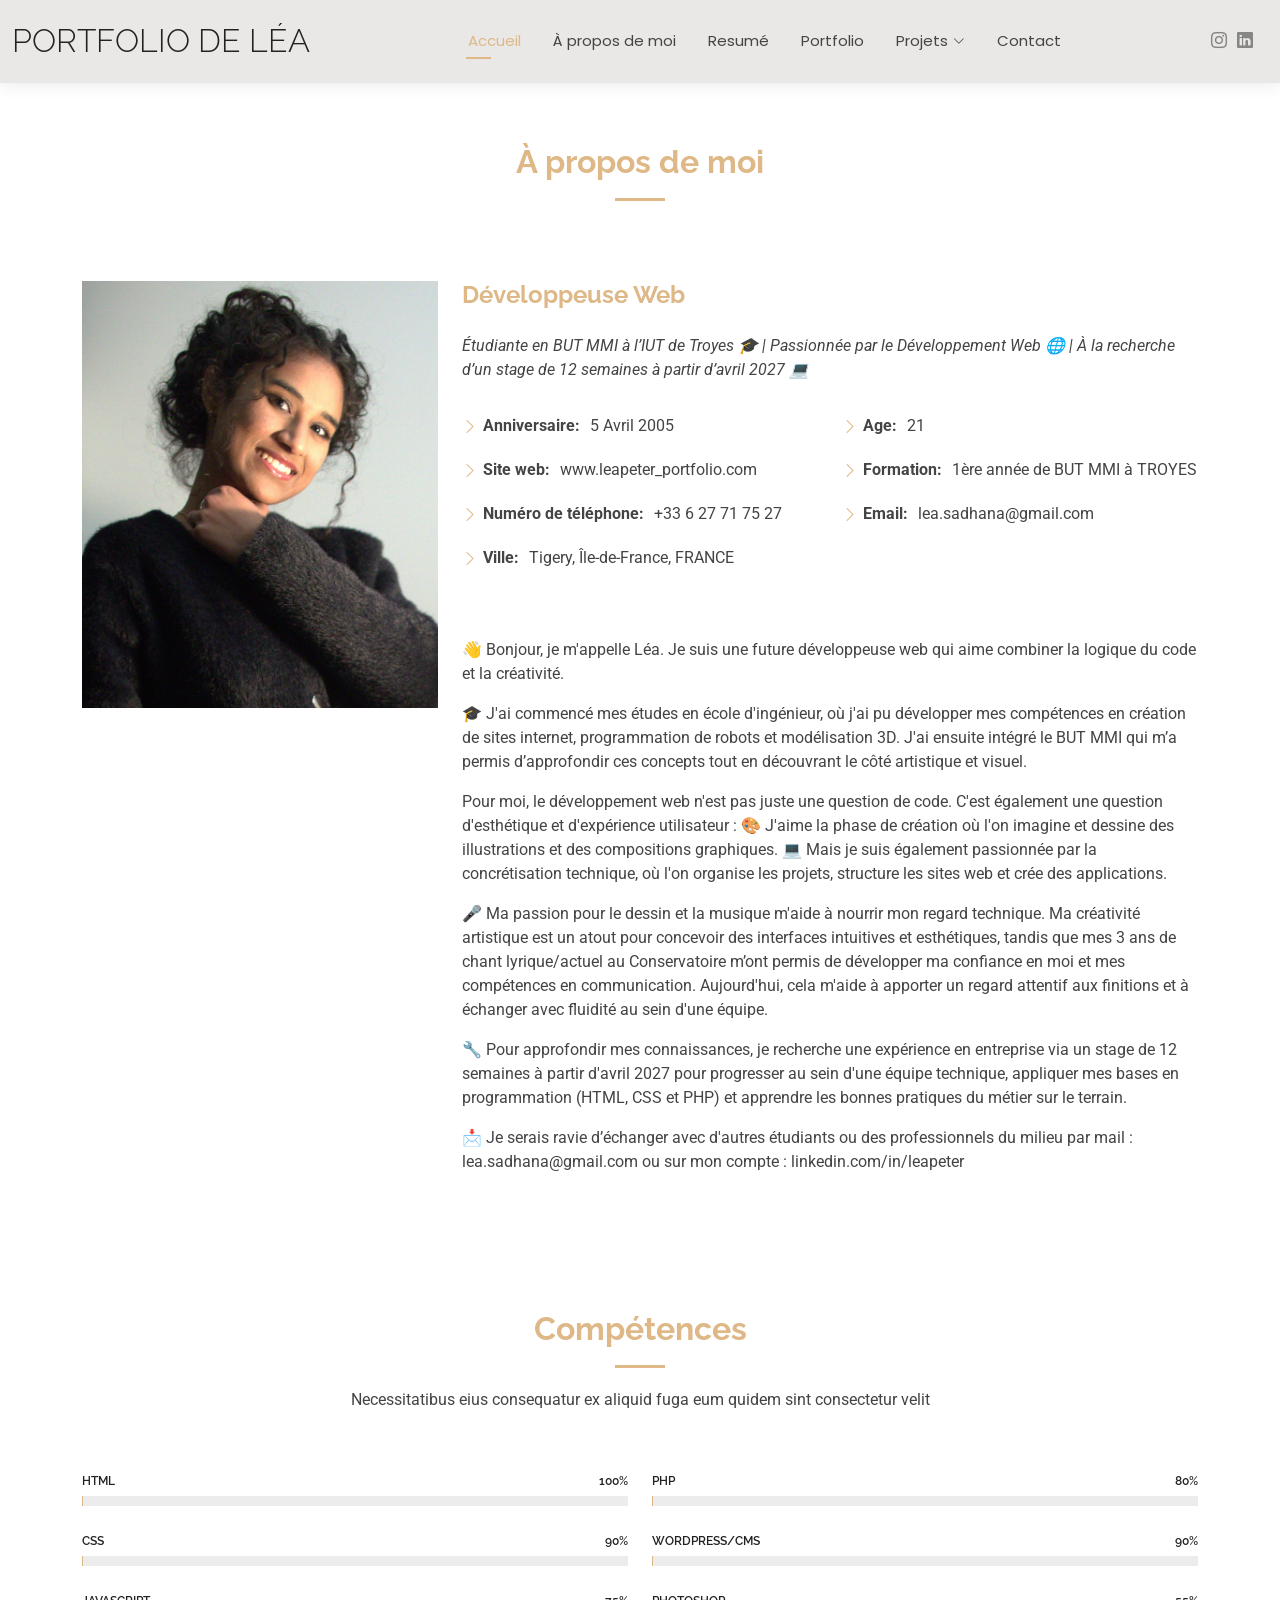
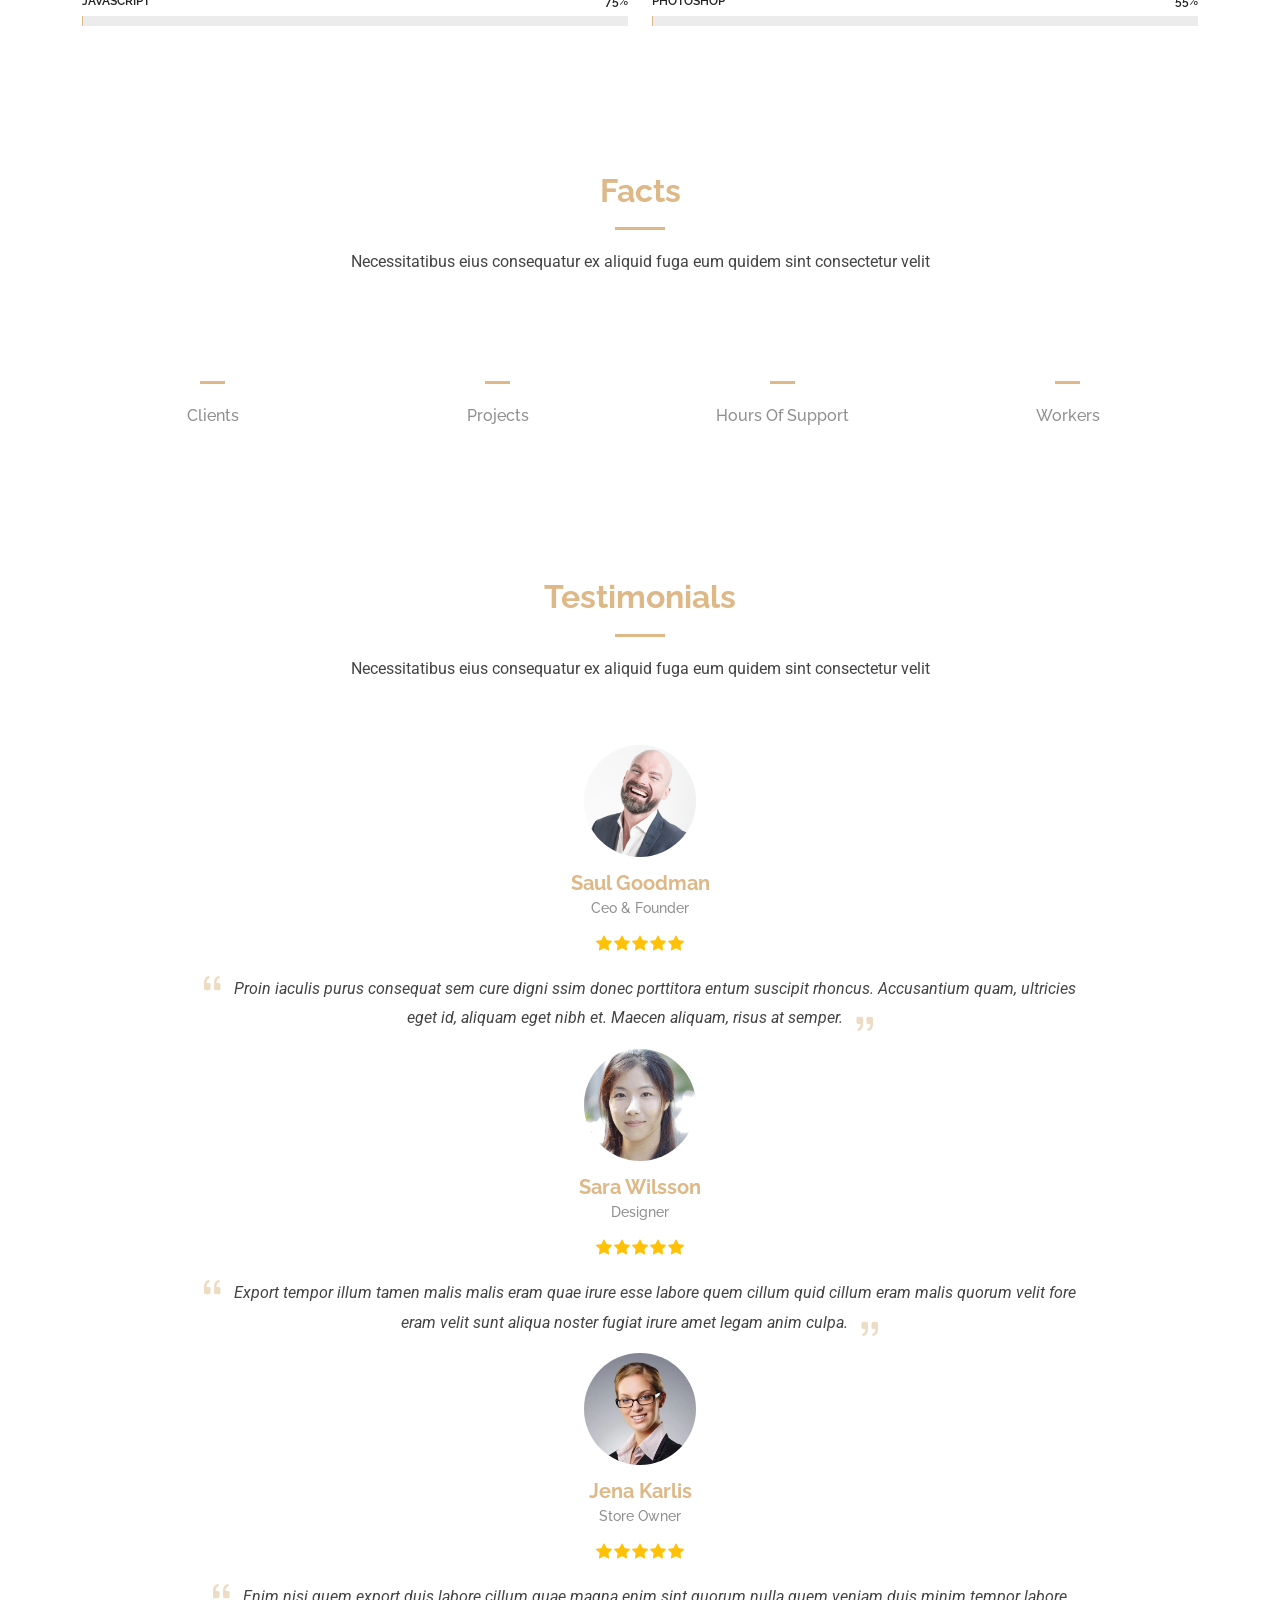
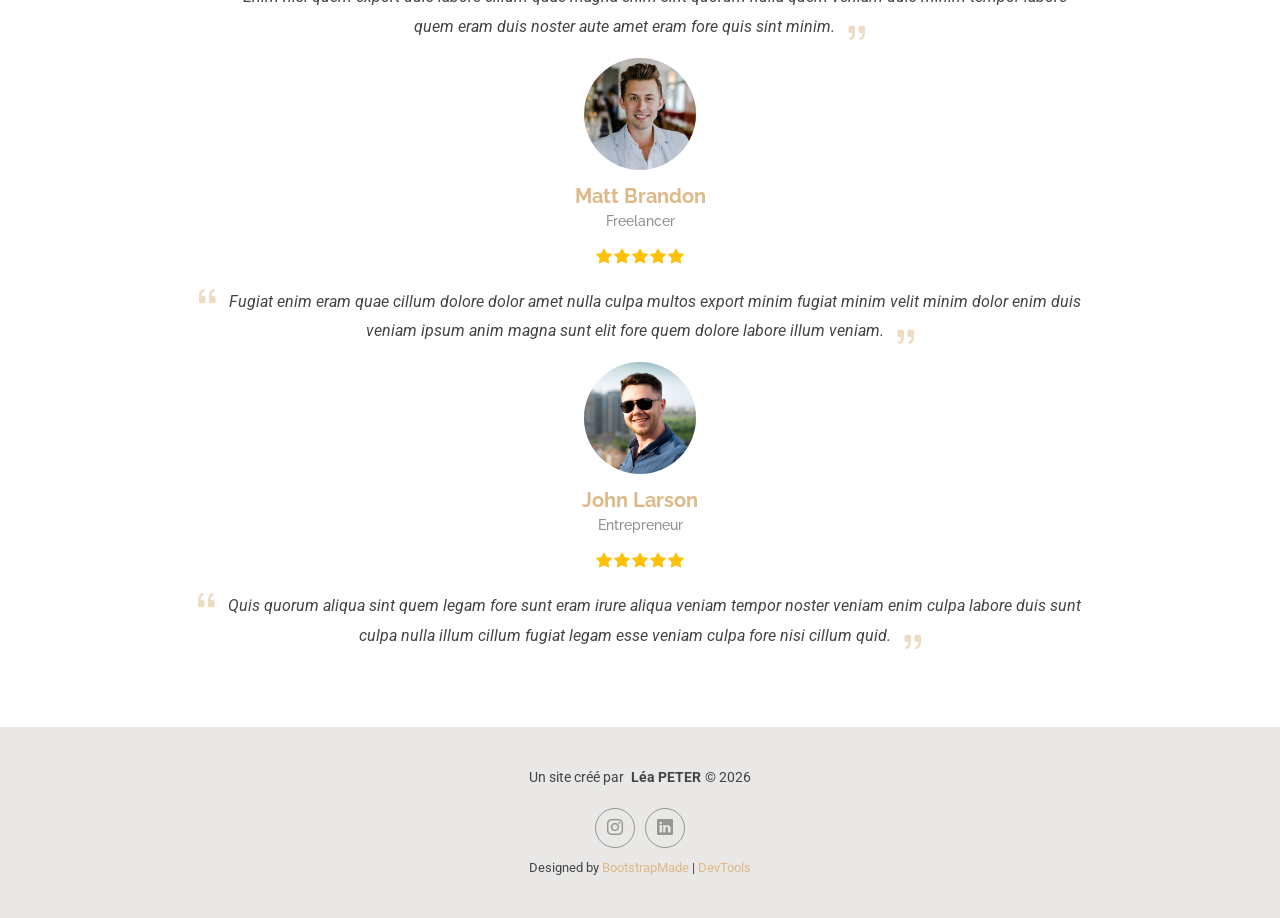
==== about.html @ 8b56c387 "Add files via upload" ====
<!DOCTYPE html>
<html lang="en">

<head>
  <meta charset="utf-8">
  <meta content="width=device-width, initial-scale=1.0" name="viewport">
  <title>À propos de moi - Léa</title>
  <meta name="description" content="">
  <meta name="keywords" content="">

  <!-- Favicons -->
  <link href="assets/img/favicon.png" rel="icon">
  <link href="assets/img/apple-touch-icon.png" rel="apple-touch-icon">

  <!-- Fonts -->
  <link href="https://fonts.googleapis.com" rel="preconnect">
  <link href="https://fonts.gstatic.com" rel="preconnect" crossorigin>
  <link href="https://fonts.googleapis.com/css2?family=Roboto:ital,wght@0,100;0,300;0,400;0,500;0,700;0,900;1,100;1,300;1,400;1,500;1,700;1,900&family=Poppins:ital,wght@0,100;0,200;0,300;0,400;0,500;0,600;0,700;0,800;0,900;1,100;1,200;1,300;1,400;1,500;1,600;1,700;1,800;1,900&family=Raleway:ital,wght@0,100;0,200;0,300;0,400;0,500;0,600;0,700;0,800;0,900;1,100;1,200;1,300;1,400;1,500;1,600;1,700;1,800;1,900&display=swap" rel="stylesheet">

  <!-- Vendor CSS Files -->
  <link href="assets/vendor/bootstrap/css/bootstrap.min.css" rel="stylesheet">
  <link href="assets/vendor/bootstrap-icons/bootstrap-icons.css" rel="stylesheet">
  <link href="assets/vendor/aos/aos.css" rel="stylesheet">
  <link href="assets/vendor/swiper/swiper-bundle.min.css" rel="stylesheet">
  <link href="assets/vendor/glightbox/css/glightbox.min.css" rel="stylesheet">

  <!-- Main CSS File -->
  <link href="assets/css/main.css" rel="stylesheet">
</head>

<body class="about-page">

  <header id="header" class="header d-flex align-items-center light-background sticky-top">
    <div class="container-fluid position-relative d-flex align-items-center justify-content-between">

      <a href="index.html" class="logo d-flex align-items-center me-auto me-xl-0">
        <!-- Uncomment the line below if you also wish to use an image logo -->
        <!-- <img src="assets/img/logo.png" alt=""> -->
        <h1 class="sitename">Portfolio de Léa</h1>
      </a>

      <nav id="navmenu" class="navmenu">
        <ul>
          <li><a href="index.html" class="active">Accueil</a></li>
          <li><a href="about.html">À propos de moi</a></li>
          <li><a href="resume.html">Resumé</a></li>
          <li><a href="portfolio.html">Portfolio</a></li>
          <li class="dropdown"><a href="#"><span>Projets</span> <i class="bi bi-chevron-down toggle-dropdown"></i></a>
            <ul>
              <li><a href="#">Projets Développement</a></li>
              <li class="dropdown"><a href="#"><span>Deep Dropdown</span> <i class="bi bi-chevron-down toggle-dropdown"></i></a>
                <ul>
                  <li><a href="#">Deep Dropdown 1</a></li>
                  <li><a href="#">Deep Dropdown 2</a></li>
                  <li><a href="#">Deep Dropdown 3</a></li>
                  <li><a href="#">Deep Dropdown 4</a></li>
                  <li><a href="#">Deep Dropdown 5</a></li>
                </ul>
              </li>
              <li><a href="#">Projets Design graphique</a></li>
              <li><a href="#">Projets Audiovisuelle</a></li>
              <li><a href="#">Projets Communication</a></li>
            </ul>
          </li>
          <li><a href="contact.html">Contact</a></li>
        </ul>
        <i class="mobile-nav-toggle d-xl-none bi bi-list"></i>
      </nav>

      <div class="header-social-links">
        <a href="https://www.instagram.com/im_lsofficial"><i class="bi bi-instagram"></i></a>
        <a href="https://www.linkedin.com/in/leapeter/"><i class="bi bi-linkedin"></i></a>
      </div>

    </div>
  </header>

  <main class="main">

    <!-- About Section -->
    <section id="about" class="about section">

      <!-- Section Title -->
      <div class="container section-title" data-aos="fade-up">
        <h2>À propos de moi</h2>
      </div><!-- End Section Title -->

      <div class="container" data-aos="fade-up" data-aos-delay="100">

        <div class="row gy-4 justify-content-center">
          <div class="col-lg-4">
            <img src="assets/img/profile-img.jpg" class="img-fluid" alt="">
          </div>
          <div class="col-lg-8 content">
            <h2>Développeuse Web</h2>
            <p class="fst-italic py-3">
              Étudiante en BUT MMI à l’IUT de Troyes 🎓 | Passionnée par le Développement Web 🌐 | À la recherche d’un stage de 12 semaines à partir d’avril 2027 💻
            </p>
            <div class="row">
              <div class="col-lg-6">
                <ul>
                  <li><i class="bi bi-chevron-right"></i> <strong>Anniversaire:</strong> <span>5 Avril 2005</span></li>
                  <li><i class="bi bi-chevron-right"></i> <strong>Site web:</strong> <span>www.leapeter_portfolio.com</span></li>
                  <li><i class="bi bi-chevron-right"></i> <strong>Numéro de téléphone:</strong> <span>+33 6 27 71 75 27</span></li>
                  <li><i class="bi bi-chevron-right"></i> <strong>Ville:</strong> <span>Tigery, Île-de-France, FRANCE</span></li>
                </ul>
              </div>
              <div class="col-lg-6">
                <ul>
                  <li><i class="bi bi-chevron-right"></i> <strong>Age:</strong> <span>21</span></li>
                  <li><i class="bi bi-chevron-right"></i> <strong>Formation:</strong> <span>1ère année de BUT MMI à TROYES</span></li>
                  <li><i class="bi bi-chevron-right"></i> <strong>Email:</strong> <span>lea.sadhana@gmail.com</span></li>
                </ul>
              </div>
            </div>
            <p class="py-3">
              <p>👋 Bonjour, je m'appelle Léa. Je suis une future développeuse web qui aime combiner la logique du code et la créativité.</p>

<p>🎓 J'ai commencé mes études en école d'ingénieur, où j'ai pu développer mes compétences en création de sites internet, programmation de robots et modélisation 3D. J'ai ensuite intégré le BUT MMI qui m’a permis d’approfondir ces concepts tout en découvrant le côté artistique et visuel.</p>

<p>Pour moi, le développement web n'est pas juste une question de code. C'est également une question d'esthétique et d'expérience utilisateur : 
🎨 J'aime la phase de création où l'on imagine et dessine des illustrations et des compositions graphiques.
💻 Mais je suis également passionnée par la concrétisation technique, où l'on organise les projets, structure les sites web et crée des applications.</p>

<p>🎤 Ma passion pour le dessin et la musique m'aide à nourrir mon regard technique. Ma créativité artistique est un atout pour concevoir des interfaces intuitives et esthétiques, tandis que mes 3 ans de chant lyrique/actuel au Conservatoire m’ont permis de développer ma confiance en moi et mes compétences en communication. Aujourd'hui, cela m'aide à apporter un regard attentif aux finitions et à échanger avec fluidité au sein d'une équipe.</p>

<p>🔧 Pour approfondir mes connaissances, je recherche une expérience en entreprise via un stage de 12 semaines à partir d'avril 2027 pour progresser au sein d'une équipe technique, appliquer mes bases en programmation (HTML, CSS et PHP) et apprendre les bonnes pratiques du métier sur le terrain.</p>

<p>📩 Je serais ravie d’échanger avec d'autres étudiants ou des professionnels du milieu par mail : lea.sadhana@gmail.com ou sur mon compte : linkedin.com/in/leapeter</p>
            </p>
          </div>
        </div>

      </div>

    </section><!-- /About Section -->

    <!-- Skills Section -->
    <section id="skills" class="skills section">

      <!-- Section Title -->
      <div class="container section-title" data-aos="fade-up">
        <h2>Compétences</h2>
        <p>Necessitatibus eius consequatur ex aliquid fuga eum quidem sint consectetur velit</p>
      </div><!-- End Section Title -->

      <div class="container" data-aos="fade-up" data-aos-delay="100">

        <div class="row skills-content skills-animation">

          <div class="col-lg-6">

            <div class="progress">
              <span class="skill"><span>HTML</span> <i class="val">100%</i></span>
              <div class="progress-bar-wrap">
                <div class="progress-bar" role="progressbar" aria-valuenow="100" aria-valuemin="0" aria-valuemax="100"></div>
              </div>
            </div><!-- End Skills Item -->

            <div class="progress">
              <span class="skill"><span>CSS</span> <i class="val">90%</i></span>
              <div class="progress-bar-wrap">
                <div class="progress-bar" role="progressbar" aria-valuenow="90" aria-valuemin="0" aria-valuemax="100"></div>
              </div>
            </div><!-- End Skills Item -->

            <div class="progress">
              <span class="skill"><span>JavaScript</span> <i class="val">75%</i></span>
              <div class="progress-bar-wrap">
                <div class="progress-bar" role="progressbar" aria-valuenow="75" aria-valuemin="0" aria-valuemax="100"></div>
              </div>
            </div><!-- End Skills Item -->

          </div>

          <div class="col-lg-6">

            <div class="progress">
              <span class="skill"><span>PHP</span> <i class="val">80%</i></span>
              <div class="progress-bar-wrap">
                <div class="progress-bar" role="progressbar" aria-valuenow="80" aria-valuemin="0" aria-valuemax="100"></div>
              </div>
            </div><!-- End Skills Item -->

            <div class="progress">
              <span class="skill"><span>WordPress/CMS</span> <i class="val">90%</i></span>
              <div class="progress-bar-wrap">
                <div class="progress-bar" role="progressbar" aria-valuenow="90" aria-valuemin="0" aria-valuemax="100"></div>
              </div>
            </div><!-- End Skills Item -->

            <div class="progress">
              <span class="skill"><span>Photoshop</span> <i class="val">55%</i></span>
              <div class="progress-bar-wrap">
                <div class="progress-bar" role="progressbar" aria-valuenow="55" aria-valuemin="0" aria-valuemax="100"></div>
              </div>
            </div><!-- End Skills Item -->

          </div>

        </div>

      </div>

    </section><!-- /Skills Section -->

    <!-- Stats Section -->
    <section id="stats" class="stats section">

      <!-- Section Title -->
      <div class="container section-title" data-aos="fade-up">
        <h2>Facts</h2>
        <p>Necessitatibus eius consequatur ex aliquid fuga eum quidem sint consectetur velit</p>
      </div><!-- End Section Title -->

      <div class="container" data-aos="fade-up" data-aos-delay="100">

        <div class="row gy-4">

          <div class="col-lg-3 col-md-6">
            <div class="stats-item text-center w-100 h-100">
              <span data-purecounter-start="0" data-purecounter-end="232" data-purecounter-duration="1" class="purecounter"></span>
              <p>Clients</p>
            </div>
          </div><!-- End Stats Item -->

          <div class="col-lg-3 col-md-6">
            <div class="stats-item text-center w-100 h-100">
              <span data-purecounter-start="0" data-purecounter-end="521" data-purecounter-duration="1" class="purecounter"></span>
              <p>Projects</p>
            </div>
          </div><!-- End Stats Item -->

          <div class="col-lg-3 col-md-6">
            <div class="stats-item text-center w-100 h-100">
              <span data-purecounter-start="0" data-purecounter-end="1453" data-purecounter-duration="1" class="purecounter"></span>
              <p>Hours Of Support</p>
            </div>
          </div><!-- End Stats Item -->

          <div class="col-lg-3 col-md-6">
            <div class="stats-item text-center w-100 h-100">
              <span data-purecounter-start="0" data-purecounter-end="32" data-purecounter-duration="1" class="purecounter"></span>
              <p>Workers</p>
            </div>
          </div><!-- End Stats Item -->

        </div>

      </div>

    </section><!-- /Stats Section -->

    <!-- Testimonials Section -->
    <section id="testimonials" class="testimonials section">

      <!-- Section Title -->
      <div class="container section-title" data-aos="fade-up">
        <h2>Testimonials</h2>
        <p>Necessitatibus eius consequatur ex aliquid fuga eum quidem sint consectetur velit</p>
      </div><!-- End Section Title -->

      <div class="container" data-aos="fade-up" data-aos-delay="100">

        <div class="swiper init-swiper">
          <script type="application/json" class="swiper-config">
            {
              "loop": true,
              "speed": 600,
              "autoplay": {
                "delay": 5000
              },
              "slidesPerView": "auto",
              "pagination": {
                "el": ".swiper-pagination",
                "type": "bullets",
                "clickable": true
              }
            }
          </script>
          <div class="swiper-wrapper">

            <div class="swiper-slide">
              <div class="testimonial-item">
                <img src="assets/img/testimonials/testimonials-1.jpg" class="testimonial-img" alt="">
                <h3>Saul Goodman</h3>
                <h4>Ceo &amp; Founder</h4>
                <div class="stars">
                  <i class="bi bi-star-fill"></i><i class="bi bi-star-fill"></i><i class="bi bi-star-fill"></i><i class="bi bi-star-fill"></i><i class="bi bi-star-fill"></i>
                </div>
                <p>
                  <i class="bi bi-quote quote-icon-left"></i>
                  <span>Proin iaculis purus consequat sem cure digni ssim donec porttitora entum suscipit rhoncus. Accusantium quam, ultricies eget id, aliquam eget nibh et. Maecen aliquam, risus at semper.</span>
                  <i class="bi bi-quote quote-icon-right"></i>
                </p>
              </div>
            </div><!-- End testimonial item -->

            <div class="swiper-slide">
              <div class="testimonial-item">
                <img src="assets/img/testimonials/testimonials-2.jpg" class="testimonial-img" alt="">
                <h3>Sara Wilsson</h3>
                <h4>Designer</h4>
                <div class="stars">
                  <i class="bi bi-star-fill"></i><i class="bi bi-star-fill"></i><i class="bi bi-star-fill"></i><i class="bi bi-star-fill"></i><i class="bi bi-star-fill"></i>
                </div>
                <p>
                  <i class="bi bi-quote quote-icon-left"></i>
                  <span>Export tempor illum tamen malis malis eram quae irure esse labore quem cillum quid cillum eram malis quorum velit fore eram velit sunt aliqua noster fugiat irure amet legam anim culpa.</span>
                  <i class="bi bi-quote quote-icon-right"></i>
                </p>
              </div>
            </div><!-- End testimonial item -->

            <div class="swiper-slide">
              <div class="testimonial-item">
                <img src="assets/img/testimonials/testimonials-3.jpg" class="testimonial-img" alt="">
                <h3>Jena Karlis</h3>
                <h4>Store Owner</h4>
                <div class="stars">
                  <i class="bi bi-star-fill"></i><i class="bi bi-star-fill"></i><i class="bi bi-star-fill"></i><i class="bi bi-star-fill"></i><i class="bi bi-star-fill"></i>
                </div>
                <p>
                  <i class="bi bi-quote quote-icon-left"></i>
                  <span>Enim nisi quem export duis labore cillum quae magna enim sint quorum nulla quem veniam duis minim tempor labore quem eram duis noster aute amet eram fore quis sint minim.</span>
                  <i class="bi bi-quote quote-icon-right"></i>
                </p>
              </div>
            </div><!-- End testimonial item -->

            <div class="swiper-slide">
              <div class="testimonial-item">
                <img src="assets/img/testimonials/testimonials-4.jpg" class="testimonial-img" alt="">
                <h3>Matt Brandon</h3>
                <h4>Freelancer</h4>
                <div class="stars">
                  <i class="bi bi-star-fill"></i><i class="bi bi-star-fill"></i><i class="bi bi-star-fill"></i><i class="bi bi-star-fill"></i><i class="bi bi-star-fill"></i>
                </div>
                <p>
                  <i class="bi bi-quote quote-icon-left"></i>
                  <span>Fugiat enim eram quae cillum dolore dolor amet nulla culpa multos export minim fugiat minim velit minim dolor enim duis veniam ipsum anim magna sunt elit fore quem dolore labore illum veniam.</span>
                  <i class="bi bi-quote quote-icon-right"></i>
                </p>
              </div>
            </div><!-- End testimonial item -->

            <div class="swiper-slide">
              <div class="testimonial-item">
                <img src="assets/img/testimonials/testimonials-5.jpg" class="testimonial-img" alt="">
                <h3>John Larson</h3>
                <h4>Entrepreneur</h4>
                <div class="stars">
                  <i class="bi bi-star-fill"></i><i class="bi bi-star-fill"></i><i class="bi bi-star-fill"></i><i class="bi bi-star-fill"></i><i class="bi bi-star-fill"></i>
                </div>
                <p>
                  <i class="bi bi-quote quote-icon-left"></i>
                  <span>Quis quorum aliqua sint quem legam fore sunt eram irure aliqua veniam tempor noster veniam enim culpa labore duis sunt culpa nulla illum cillum fugiat legam esse veniam culpa fore nisi cillum quid.</span>
                  <i class="bi bi-quote quote-icon-right"></i>
                </p>
              </div>
            </div><!-- End testimonial item -->

          </div>
          <div class="swiper-pagination"></div>
        </div>

      </div>

    </section><!-- /Testimonials Section -->

  </main>

  <footer id="footer" class="footer light-background">

    <div class="container">
      <div class="copyright text-center ">
        <p><span>Un site créé par</span> <strong class="px-1 sitename">Léa PETER</strong>© <span>2026</span></p>
      </div>
      <div class="social-links d-flex justify-content-center">
        <a href="https://www.instagram.com/im_lsofficial"><i class="bi bi-instagram"></i></a>
        <a href="https://www.linkedin.com/in/leapeter/"><i class="bi bi-linkedin"></i></a>
      </div>
      <div class="credits">
        <!-- All the links in the footer should remain intact. -->
        <!-- You can delete the links only if you've purchased the pro version. -->
        <!-- Licensing information: https://bootstrapmade.com/license/ -->
        <!-- Purchase the pro version with working PHP/AJAX contact form: [buy-url] -->
        Designed by <a href="https://bootstrapmade.com/">BootstrapMade</a> | <a href="https://bootstrapmade.com/tools/">DevTools</a>
      </div>
    </div>

  </footer>

  <!-- Scroll Top -->
  <a href="#" id="scroll-top" class="scroll-top d-flex align-items-center justify-content-center"><i class="bi bi-arrow-up-short"></i></a>

  <!-- Preloader -->
  <div id="preloader"></div>

  <!-- Vendor JS Files -->
  <script src="assets/vendor/bootstrap/js/bootstrap.bundle.min.js"></script>
  <script src="assets/vendor/php-email-form/validate.js"></script>
  <script src="assets/vendor/aos/aos.js"></script>
  <script src="assets/vendor/waypoints/noframework.waypoints.js"></script>
  <script src="assets/vendor/purecounter/purecounter_vanilla.js"></script>
  <script src="assets/vendor/swiper/swiper-bundle.min.js"></script>
  <script src="assets/vendor/glightbox/js/glightbox.min.js"></script>
  <script src="assets/vendor/imagesloaded/imagesloaded.pkgd.min.js"></script>
  <script src="assets/vendor/isotope-layout/isotope.pkgd.min.js"></script>

  <!-- Main JS File -->
  <script src="assets/js/main.js"></script>

</body>

</html>
---- assets/css/main.css ----
/**
* Template Name: Kelly
* Template URL: https://bootstrapmade.com/kelly-free-bootstrap-cv-resume-html-template/
* Updated: Aug 07 2024 with Bootstrap v5.3.3
* Author: BootstrapMade.com
* License: https://bootstrapmade.com/license/
*/

/*--------------------------------------------------------------
# Font & Color Variables
# Help: https://bootstrapmade.com/color-system/
--------------------------------------------------------------*/
/* Fonts */
:root {
  --default-font: "Roboto",  system-ui, -apple-system, "Segoe UI", Roboto, "Helvetica Neue", Arial, "Noto Sans", "Liberation Sans", sans-serif, "Apple Color Emoji", "Segoe UI Emoji", "Segoe UI Symbol", "Noto Color Emoji";
  --heading-font: "Raleway",  sans-serif;
  --nav-font: "Poppins",  sans-serif;
}

/* Global Colors - The following color variables are used throughout the website. Updating them here will change the color scheme of the entire website */
:root { 
  --background-color: #ffffff; /* Background color for the entire website, including individual sections */
  --default-color: #444444; /* Default color used for the majority of the text content across the entire website */
  --heading-color: #222222; /* Color for headings, subheadings and title throughout the website */
  --accent-color: burlywood; /* Accent color that represents your brand on the website. It's used for buttons, links, and other elements that need to stand out */
  --surface-color: #ffffff; /* The surface color is used as a background of boxed elements within sections, such as cards, icon boxes, or other elements that require a visual separation from the global background. */
  --contrast-color: #ffffff; /* Contrast color for text, ensuring readability against backgrounds of accent, heading, or default colors. */
}

/* Nav Menu Colors - The following color variables are used specifically for the navigation menu. They are separate from the global colors to allow for more customization options */
:root {
  --nav-color: #444444;  /* The default color of the main navmenu links */
  --nav-hover-color: burlywood; /* Applied to main navmenu links when they are hovered over or active */
  --nav-mobile-background-color: #ffffff; /* Used as the background color for mobile navigation menu */
  --nav-dropdown-background-color: #ffffff; /* Used as the background color for dropdown items that appear when hovering over primary navigation items */
  --nav-dropdown-color: #444444; /* Used for navigation links of the dropdown items in the navigation menu. */
  --nav-dropdown-hover-color: burlywood; /* Similar to --nav-hover-color, this color is applied to dropdown navigation links when they are hovered over. */
}

/* Color Presets - These classes override global colors when applied to any section or element, providing reuse of the sam color scheme. */

.light-background {
  --background-color: #e9e8e6;
  --surface-color: #ffffff;
}

.dark-background {
  --background-color: #060606;
  --default-color: #ffffff;
  --heading-color: #ffffff;
  --surface-color: #252525;
  --contrast-color: #ffffff;
}

/* Smooth scroll */
:root {
  scroll-behavior: smooth;
}

/*--------------------------------------------------------------
# General Styling & Shared Classes
--------------------------------------------------------------*/
body {
  color: var(--default-color);
  background-color: var(--background-color);
  font-family: var(--default-font);
}

a {
  color: var(--accent-color);
  text-decoration: none;
  transition: 0.3s;
}

a:hover {
  color: color-mix(in srgb, var(--accent-color), transparent 25%);
  text-decoration: none;
}

h1,
h2,
h3,
h4,
h5,
h6 {
  color: burlywood;
  font-family: var(--heading-font);
}

/* PHP Email Form Messages
------------------------------*/
.php-email-form .error-message {
  display: none;
  background: #df1529;
  color: #ffffff;
  text-align: left;
  padding: 15px;
  margin-bottom: 24px;
  font-weight: 600;
}

.php-email-form .sent-message {
  display: none;
  color: #ffffff;
  background: #059652;
  text-align: center;
  padding: 15px;
  margin-bottom: 24px;
  font-weight: 600;
}

.php-email-form .loading {
  display: none;
  background: var(--surface-color);
  text-align: center;
  padding: 15px;
  margin-bottom: 24px;
}

.php-email-form .loading:before {
  content: "";
  display: inline-block;
  border-radius: 50%;
  width: 24px;
  height: 24px;
  margin: 0 10px -6px 0;
  border: 3px solid var(--accent-color);
  border-top-color: var(--surface-color);
  animation: php-email-form-loading 1s linear infinite;
}

@keyframes php-email-form-loading {
  0% {
    transform: rotate(0deg);
  }

  100% {
    transform: rotate(360deg);
  }
}

/*--------------------------------------------------------------
# Global Header
--------------------------------------------------------------*/
.header {
  color: var(--default-color);
  background-color: var(--background-color);
  padding: 15px 0;
  transition: all 0.5s;
  z-index: 997;
  box-shadow: 0px 0 18px rgba(0, 0, 0, 0.1);
}

.header .logo {
  line-height: 1;
}

.header .logo img {
  max-height: 36px;
  margin-right: 8px;
}

.header .logo h1 {
  font-size: 32px;
  margin: 0;
  font-weight: 300;
  text-transform: uppercase;
  color: var(--heading-color);
}

.header .header-social-links {
  padding-right: 15px;
}

.header .header-social-links a {
  color: color-mix(in srgb, var(--default-color), transparent 40%);
  padding-left: 6px;
  display: inline-block;
  transition: 0.3s;
  font-size: 16px;
}

.header .header-social-links a:hover {
  color: var(--accent-color);
}

.header .header-social-links a i {
  line-height: 0px;
}

@media (max-width: 1200px) {
  .header .logo {
    order: 1;
  }

  .header .header-social-links {
    order: 2;
  }

  .header .navmenu {
    order: 3;
  }
}

/*--------------------------------------------------------------
# Navigation Menu
--------------------------------------------------------------*/
/* Desktop Navigation */
@media (min-width: 1200px) {
  .navmenu {
    padding: 0;
  }

  .navmenu ul {
    margin: 0;
    padding: 0;
    display: flex;
    list-style: none;
    align-items: center;
  }

  .navmenu li {
    position: relative;
  }

  .navmenu>ul>li {
    white-space: nowrap;
    padding: 15px 14px;
  }

  .navmenu>ul>li:last-child {
    padding-right: 0;
  }

  .navmenu a,
  .navmenu a:focus {
    color: var(--nav-color);
    font-size: 15px;
    padding: 0 2px;
    font-family: var(--nav-font);
    font-weight: 400;
    display: flex;
    align-items: center;
    justify-content: space-between;
    white-space: nowrap;
    transition: 0.3s;
    position: relative;
  }

  .navmenu a i,
  .navmenu a:focus i {
    font-size: 12px;
    line-height: 0;
    margin-left: 5px;
    transition: 0.3s;
  }

  .navmenu>ul>li>a:before {
    content: "";
    position: absolute;
    height: 2px;
    bottom: -6px;
    left: 0;
    background-color: var(--nav-hover-color);
    visibility: hidden;
    width: 0px;
    transition: all 0.3s ease-in-out 0s;
  }

  .navmenu a:hover:before,
  .navmenu li:hover>a:before,
  .navmenu .active:before {
    visibility: visible;
    width: 25px;
  }

  .navmenu li:hover>a,
  .navmenu .active,
  .navmenu .active:focus {
    color: var(--nav-hover-color);
  }

  .navmenu .dropdown ul {
    margin: 0;
    padding: 10px 0;
    background: var(--nav-dropdown-background-color);
    display: block;
    position: absolute;
    visibility: hidden;
    left: 14px;
    top: 130%;
    opacity: 0;
    transition: 0.3s;
    border-radius: 4px;
    z-index: 99;
    box-shadow: 0px 0px 30px rgba(0, 0, 0, 0.1);
  }

  .navmenu .dropdown ul li {
    min-width: 200px;
  }

  .navmenu .dropdown ul a {
    padding: 10px 20px;
    font-size: 15px;
    text-transform: none;
    color: var(--nav-dropdown-color);
  }

  .navmenu .dropdown ul a i {
    font-size: 12px;
  }

  .navmenu .dropdown ul a:hover,
  .navmenu .dropdown ul .active:hover,
  .navmenu .dropdown ul li:hover>a {
    color: var(--nav-dropdown-hover-color);
  }

  .navmenu .dropdown:hover>ul {
    opacity: 1;
    top: 100%;
    visibility: visible;
  }

  .navmenu .dropdown .dropdown ul {
    top: 0;
    left: -90%;
    visibility: hidden;
  }

  .navmenu .dropdown .dropdown:hover>ul {
    opacity: 1;
    top: 0;
    left: -100%;
    visibility: visible;
  }
}

/* Mobile Navigation */
@media (max-width: 1199px) {
  .mobile-nav-toggle {
    color: var(--nav-color);
    font-size: 28px;
    line-height: 0;
    margin-right: 10px;
    cursor: pointer;
    transition: color 0.3s;
  }

  .navmenu {
    padding: 0;
    z-index: 9997;
  }

  .navmenu ul {
    display: none;
    list-style: none;
    position: absolute;
    inset: 60px 20px 20px 20px;
    padding: 10px 0;
    margin: 0;
    border-radius: 6px;
    background-color: var(--nav-mobile-background-color);
    border: 1px solid color-mix(in srgb, var(--default-color), transparent 90%);
    box-shadow: none;
    overflow-y: auto;
    transition: 0.3s;
    z-index: 9998;
  }

  .navmenu a,
  .navmenu a:focus {
    color: var(--nav-dropdown-color);
    padding: 10px 20px;
    font-family: var(--nav-font);
    font-size: 17px;
    font-weight: 500;
    display: flex;
    align-items: center;
    justify-content: space-between;
    white-space: nowrap;
    transition: 0.3s;
  }

  .navmenu a i,
  .navmenu a:focus i {
    font-size: 12px;
    line-height: 0;
    margin-left: 5px;
    width: 30px;
    height: 30px;
    display: flex;
    align-items: center;
    justify-content: center;
    border-radius: 50%;
    transition: 0.3s;
    background-color: color-mix(in srgb, var(--accent-color), transparent 90%);
  }

  .navmenu a i:hover,
  .navmenu a:focus i:hover {
    background-color: var(--accent-color);
    color: var(--contrast-color);
  }

  .navmenu a:hover,
  .navmenu .active,
  .navmenu .active:focus {
    color: var(--nav-dropdown-hover-color);
  }

  .navmenu .active i,
  .navmenu .active:focus i {
    background-color: var(--accent-color);
    color: var(--contrast-color);
    transform: rotate(180deg);
  }

  .navmenu .dropdown ul {
    position: static;
    display: none;
    z-index: 99;
    padding: 10px 0;
    margin: 10px 20px;
    background-color: var(--nav-dropdown-background-color);
    transition: all 0.5s ease-in-out;
  }

  .navmenu .dropdown ul ul {
    background-color: rgba(33, 37, 41, 0.1);
  }

  .navmenu .dropdown>.dropdown-active {
    display: block;
    background-color: rgba(33, 37, 41, 0.03);
  }

  .mobile-nav-active {
    overflow: hidden;
  }

  .mobile-nav-active .mobile-nav-toggle {
    color: #fff;
    position: absolute;
    font-size: 32px;
    top: 15px;
    right: 15px;
    margin-right: 0;
    z-index: 9999;
  }

  .mobile-nav-active .navmenu {
    position: fixed;
    overflow: hidden;
    inset: 0;
    background: rgba(33, 37, 41, 0.8);
    transition: 0.3s;
  }

  .mobile-nav-active .navmenu>ul {
    display: block;
  }
}

/*--------------------------------------------------------------
# Global Footer
--------------------------------------------------------------*/
.footer {
  color: var(--default-color);
  background-color: var(--background-color);
  font-size: 14px;
  padding: 40px 0;
  position: relative;
}

.footer .copyright p {
  margin-bottom: 0;
}

.footer .social-links {
  margin-top: 20px;
}

.footer .social-links a {
  display: flex;
  align-items: center;
  justify-content: center;
  width: 40px;
  height: 40px;
  border-radius: 50%;
  border: 1px solid color-mix(in srgb, var(--default-color), transparent 50%);
  font-size: 16px;
  color: color-mix(in srgb, var(--default-color), transparent 50%);
  margin: 0 5px;
  transition: 0.3s;
}

.footer .social-links a:hover {
  color: var(--accent-color);
  border-color: var(--accent-color);
}

.footer .credits {
  margin-top: 10px;
  font-size: 13px;
  text-align: center;
}

/*--------------------------------------------------------------
# Preloader
--------------------------------------------------------------*/
#preloader {
  position: fixed;
  inset: 0;
  z-index: 9999;
  overflow: hidden;
  background-color: var(--background-color);
  transition: all 0.6s ease-out;
  width: 100%;
  height: 100vh;
}

#preloader:before,
#preloader:after {
  content: "";
  position: absolute;
  border: 4px solid var(--accent-color);
  border-radius: 50%;
  animation: animate-preloader 2s cubic-bezier(0, 0.2, 0.8, 1) infinite;
}

#preloader:after {
  animation-delay: -0.5s;
}

@keyframes animate-preloader {
  0% {
    width: 10px;
    height: 10px;
    top: calc(50% - 5px);
    left: calc(50% - 5px);
    opacity: 1;
  }

  100% {
    width: 72px;
    height: 72px;
    top: calc(50% - 36px);
    left: calc(50% - 36px);
    opacity: 0;
  }
}

/*--------------------------------------------------------------
# Scroll Top Button
--------------------------------------------------------------*/
.scroll-top {
  position: fixed;
  visibility: hidden;
  opacity: 0;
  right: 15px;
  bottom: -15px;
  z-index: 99999;
  background-color: burlywood;
  width: 44px;
  height: 44px;
  border-radius: 50px;
  transition: all 0.4s;
}

.scroll-top i {
  font-size: 24px;
  color: var(--contrast-color);
  line-height: 0;
}

.scroll-top:hover {
  background-color: color-mix(in srgb, var(--accent-color), transparent 20%);
  color: var(--contrast-color);
}

.scroll-top.active {
  visibility: visible;
  opacity: 1;
  bottom: 15px;
}

/*--------------------------------------------------------------
# Disable aos animation delay on mobile devices
--------------------------------------------------------------*/
@media screen and (max-width: 768px) {
  [data-aos-delay] {
    transition-delay: 0 !important;
  }
}

/*--------------------------------------------------------------
# Global Page Titles & Breadcrumbs
--------------------------------------------------------------*/
.page-title {
  color: var(--default-color);
  background-color: var(--background-color);
  padding: 25px 0;
  position: relative;
  border-bottom: 1px solid color-mix(in srgb, var(--default-color), transparent 85%);
}

.page-title h1 {
  font-size: 24px;
  font-weight: 400;
}

.page-title .breadcrumbs ol {
  display: flex;
  flex-wrap: wrap;
  list-style: none;
  padding: 0;
  margin: 0;
  font-size: 14px;
  font-weight: 400;
}

.page-title .breadcrumbs ol li+li {
  padding-left: 10px;
}

.page-title .breadcrumbs ol li+li::before {
  content: "/";
  display: inline-block;
  padding-right: 10px;
  color: color-mix(in srgb, var(--default-color), transparent 70%);
}

/*--------------------------------------------------------------
# Global Sections
--------------------------------------------------------------*/
section,
.section {
  color: var(--default-color);
  background-color: var(--background-color);
  padding: 60px 0;
  scroll-margin-top: 100px;
  overflow: clip;
}

@media (max-width: 1199px) {

  section,
  .section {
    scroll-margin-top: 66px;
  }
}

/*--------------------------------------------------------------
# Global Section Titles
--------------------------------------------------------------*/
.section-title {
  text-align: center;
  padding-bottom: 60px;
  position: relative;
}

.section-title h2 {
  font-size: 32px;
  font-weight: 700;
  margin-bottom: 20px;
  padding-bottom: 20px;
  position: relative;
}

.section-title h2:after {
  content: "";
  position: absolute;
  display: block;
  width: 50px;
  height: 3px;
  background: var(--accent-color);
  left: 0;
  right: 0;
  bottom: 0;
  margin: auto;
}

.section-title p {
  margin-bottom: 0;
}

/*--------------------------------------------------------------
# Hero Section
--------------------------------------------------------------*/
.hero {
  width: 100%;
  min-height: calc(100vh - 82px);
  position: relative;
  padding: 80px 0;
  display: flex;
  align-items: center;
  justify-content: center;
}

@media (max-width: 1200px) {
  .hero {
    min-height: calc(100vh - 68px);
  }
}

.hero img {
  position: absolute;
  inset: 0;
  display: block;
  width: 100%;
  height: 100%;
  object-fit: cover;
  z-index: 1;
}

.hero .container {
  position: relative;
  z-index: 3;
}

.hero h2 {
  margin: 0;
  font-size: 48px;
  font-weight: 700;
}

.hero p {
  margin: 10px 0 0 0;
  font-size: 24px;
  color: rgb(231, 134, 104);
}

.hero .btn-get-started {
  color: var(--contrast-color);
  background: burlywood;
  font-family: var(--heading-font);
  text-transform: uppercase;
  font-weight: 600;
  font-size: 12px;
  letter-spacing: 1px;
  display: inline-block;
  padding: 12px 40px;
  border-radius: 50px;
  transition: 0.5s;
  margin-top: 30px;
}

.hero .btn-get-started:hover {
  background: color-mix(in srgb, var(--accent-color) 90%, white 20%);
}

@media (max-width: 768px) {
  .hero h2 {
    font-size: 32px;
  }

  .hero p {
    font-size: 18px;
  }
}

/*--------------------------------------------------------------
# About Section
--------------------------------------------------------------*/
.about .content h2 {
  font-weight: 700;
  font-size: 24px;
}

.about .content ul {
  list-style: none;
  padding: 0;
}

.about .content ul li {
  margin-bottom: 20px;
  display: flex;
  align-items: center;
}

.about .content ul strong {
  margin-right: 10px;
}

.about .content ul i {
  font-size: 16px;
  margin-right: 5px;
  color: var(--accent-color);
  line-height: 0;
}

/*--------------------------------------------------------------
# Skills Section
--------------------------------------------------------------*/
.skills .progress {
  height: 60px;
  display: block;
  background: none;
  border-radius: 0;
}

.skills .progress .skill {
  color: var(--heading-color);
  padding: 0;
  margin: 0 0 6px 0;
  text-transform: uppercase;
  display: block;
  font-weight: 600;
  font-family: var(--heading-font);
}

.skills .progress .skill .val {
  float: right;
  font-style: normal;
}

.skills .progress-bar-wrap {
  background: color-mix(in srgb, var(--default-color), transparent 90%);
  height: 10px;
}

.skills .progress-bar {
  width: 1px;
  height: 10px;
  transition: 0.9s;
  background-color: var(--accent-color);
}

/*--------------------------------------------------------------
# Stats Section
--------------------------------------------------------------*/
.stats .stats-item {
  padding: 30px;
  width: 100%;
}

.stats .stats-item span {
  color: var(--heading-color);
  font-size: 48px;
  display: block;
  font-weight: 700;
  margin-bottom: 20px;
  padding-bottom: 20px;
  position: relative;
}

.stats .stats-item span:after {
  content: "";
  position: absolute;
  display: block;
  width: 25px;
  height: 3px;
  background: var(--accent-color);
  left: 0;
  right: 0;
  bottom: 0;
  margin: auto;
}

.stats .stats-item p {
  color: color-mix(in srgb, var(--default-color), transparent 40%);
  padding: 0;
  margin: 0;
  font-family: var(--heading-font);
  font-weight: 500;
}

/*--------------------------------------------------------------
# Testimonials Section
--------------------------------------------------------------*/
.testimonials .section-header {
  margin-bottom: 40px;
}

.testimonials .testimonials-carousel,
.testimonials .testimonials-slider {
  overflow: hidden;
}

.testimonials .testimonial-item {
  text-align: center;
}

.testimonials .testimonial-item .testimonial-img {
  width: 120px;
  border-radius: 50%;
  border: 4px solid var(--background-color);
  margin: 0 auto;
}

.testimonials .testimonial-item h3 {
  font-size: 20px;
  font-weight: bold;
  margin: 10px 0 5px 0;
}

.testimonials .testimonial-item h4 {
  font-size: 14px;
  color: color-mix(in srgb, var(--default-color), transparent 40%);
  margin: 0 0 15px 0;
}

.testimonials .testimonial-item .stars {
  margin-bottom: 15px;
}

.testimonials .testimonial-item .stars i {
  color: #ffc107;
  margin: 0 1px;
}

.testimonials .testimonial-item .quote-icon-left,
.testimonials .testimonial-item .quote-icon-right {
  color: color-mix(in srgb, var(--accent-color), transparent 50%);
  font-size: 26px;
  line-height: 0;
}

.testimonials .testimonial-item .quote-icon-left {
  display: inline-block;
  left: -5px;
  position: relative;
}

.testimonials .testimonial-item .quote-icon-right {
  display: inline-block;
  right: -5px;
  position: relative;
  top: 10px;
  transform: scale(-1, -1);
}

.testimonials .testimonial-item p {
  font-style: italic;
  margin: 0 auto 15px auto;
}

.testimonials .swiper-wrapper {
  height: auto;
}

.testimonials .swiper-pagination {
  margin-top: 20px;
  position: relative;
}

.testimonials .swiper-pagination .swiper-pagination-bullet {
  width: 12px;
  height: 12px;
  opacity: 1;
  background-color: color-mix(in srgb, var(--default-color), transparent 85%);
}

.testimonials .swiper-pagination .swiper-pagination-bullet-active {
  background-color: var(--accent-color);
}

@media (min-width: 992px) {
  .testimonials .testimonial-item p {
    width: 80%;
  }
}

/*--------------------------------------------------------------
# Resume Section
--------------------------------------------------------------*/
.resume .resume-title {
  color: var(--heading-color);
  font-size: 26px;
  font-weight: 700;
  margin-top: 20px;
  margin-bottom: 20px;
}

.resume .resume-item {
  padding: 0 0 20px 20px;
  margin-top: -2px;
  border-left: 2px solid var(--accent-color);
  position: relative;
}

.resume .resume-item h4 {
  line-height: 18px;
  font-size: 18px;
  font-weight: 600;
  text-transform: uppercase;
  color: color-mix(in srgb, var(--default-color), transparent 20%);
  margin-bottom: 10px;
}

.resume .resume-item h5 {
  font-size: 16px;
  padding: 5px 15px;
  display: inline-block;
  font-weight: 600;
  margin-bottom: 10px;
}

.resume .resume-item ul {
  padding-left: 20px;
}

.resume .resume-item ul li {
  padding-bottom: 10px;
}

.resume .resume-item:last-child {
  padding-bottom: 0;
}

.resume .resume-item::before {
  content: "";
  position: absolute;
  width: 16px;
  height: 16px;
  border-radius: 50px;
  left: -9px;
  top: 0;
  background: var(--background-color);
  border: 2px solid var(--accent-color);
}

/*--------------------------------------------------------------
# Services Section
--------------------------------------------------------------*/
.services .service-item {
  background-color: var(--surface-color);
  box-shadow: 0px 5px 90px 0px rgba(0, 0, 0, 0.1);
  height: 100%;
  padding: 60px 30px;
  text-align: center;
  transition: 0.3s;
  border-radius: 5px;
}

.services .service-item .icon {
  margin: 0 auto;
  width: 100px;
  height: 100px;
  display: flex;
  align-items: center;
  justify-content: center;
  transition: ease-in-out 0.3s;
  position: relative;
}

.services .service-item .icon i {
  font-size: 36px;
  transition: 0.5s;
  position: relative;
}

.services .service-item .icon svg {
  position: absolute;
  top: 0;
  left: 0;
}

.services .service-item .icon svg path {
  transition: 0.5s;
  fill: color-mix(in srgb, var(--default-color), transparent 95%);
}

.services .service-item h3 {
  font-weight: 700;
  margin: 10px 0 15px 0;
  font-size: 22px;
}

.services .service-item p {
  line-height: 24px;
  font-size: 14px;
  margin-bottom: 0;
}

.services .service-item:hover {
  box-shadow: 0px 5px 35px 0px rgba(0, 0, 0, 0.1);
}

.services .service-item.item-cyan i {
  color: #0dcaf0;
}

.services .service-item.item-cyan:hover .icon i {
  color: #fff;
}

.services .service-item.item-cyan:hover .icon path {
  fill: #0dcaf0;
}

.services .service-item.item-orange i {
  color: #fd7e14;
}

.services .service-item.item-orange:hover .icon i {
  color: #fff;
}

.services .service-item.item-orange:hover .icon path {
  fill: #fd7e14;
}

.services .service-item.item-teal i {
  color: #20c997;
}

.services .service-item.item-teal:hover .icon i {
  color: #fff;
}

.services .service-item.item-teal:hover .icon path {
  fill: #20c997;
}

.services .service-item.item-red i {
  color: #df1529;
}

.services .service-item.item-red:hover .icon i {
  color: #fff;
}

.services .service-item.item-red:hover .icon path {
  fill: #df1529;
}

.services .service-item.item-indigo i {
  color: #6610f2;
}

.services .service-item.item-indigo:hover .icon i {
  color: #fff;
}

.services .service-item.item-indigo:hover .icon path {
  fill: #6610f2;
}

.services .service-item.item-pink i {
  color: #f3268c;
}

.services .service-item.item-pink:hover .icon i {
  color: #fff;
}

.services .service-item.item-pink:hover .icon path {
  fill: #f3268c;
}

/*--------------------------------------------------------------
# Portfolio Section
--------------------------------------------------------------*/
.portfolio .portfolio-filters {
  padding: 0;
  margin: 0 auto 20px auto;
  list-style: none;
  text-align: center;
}

.portfolio .portfolio-filters li {
  cursor: pointer;
  display: inline-block;
  padding: 8px 20px 10px 20px;
  margin: 0;
  font-size: 15px;
  font-weight: 500;
  line-height: 1;
  margin-bottom: 5px;
  border-radius: 50px;
  transition: all 0.3s ease-in-out;
  font-family: var(--heading-font);
}

.portfolio .portfolio-filters li:hover,
.portfolio .portfolio-filters li.filter-active {
  color: var(--contrast-color);
  background-color: var(--accent-color);
}

.portfolio .portfolio-filters li:first-child {
  margin-left: 0;
}

.portfolio .portfolio-filters li:last-child {
  margin-right: 0;
}

@media (max-width: 575px) {
  .portfolio .portfolio-filters li {
    font-size: 14px;
    margin: 0 0 10px 0;
  }
}

.portfolio .portfolio-item {
  position: relative;
  overflow: hidden;
}

.portfolio .portfolio-item .portfolio-info {
  opacity: 0;
  position: absolute;
  left: 12px;
  right: 12px;
  bottom: -100%;
  z-index: 3;
  transition: all ease-in-out 0.5s;
  background: color-mix(in srgb, var(--surface-color), transparent 10%);
  padding: 15px;
}

.portfolio .portfolio-item .portfolio-info h4 {
  font-size: 18px;
  font-weight: 600;
  padding-right: 50px;
}

.portfolio .portfolio-item .portfolio-info p {
  color: color-mix(in srgb, var(--default-color), transparent 30%);
  font-size: 14px;
  margin-bottom: 0;
  padding-right: 50px;
}

.portfolio .portfolio-item .portfolio-info .preview-link,
.portfolio .portfolio-item .portfolio-info .details-link {
  position: absolute;
  right: 50px;
  font-size: 24px;
  top: calc(50% - 14px);
  color: color-mix(in srgb, var(--default-color), transparent 30%);
  transition: 0.3s;
  line-height: 0;
}

.portfolio .portfolio-item .portfolio-info .preview-link:hover,
.portfolio .portfolio-item .portfolio-info .details-link:hover {
  color: var(--accent-color);
}

.portfolio .portfolio-item .portfolio-info .details-link {
  right: 14px;
  font-size: 28px;
}

.portfolio .portfolio-item:hover .portfolio-info {
  opacity: 1;
  bottom: 0;
}

/*--------------------------------------------------------------
# Portfolio Details Section
--------------------------------------------------------------*/
.portfolio-details .portfolio-details-slider img {
  width: 100%;
}

.portfolio-details .portfolio-details-slider .swiper-pagination {
  margin-top: 20px;
  position: relative;
}

.portfolio-details .portfolio-details-slider .swiper-pagination .swiper-pagination-bullet {
  width: 12px;
  height: 12px;
  background-color: color-mix(in srgb, var(--default-color), transparent 85%);
  opacity: 1;
}

.portfolio-details .portfolio-details-slider .swiper-pagination .swiper-pagination-bullet-active {
  background-color: var(--accent-color);
}

.portfolio-details .portfolio-info {
  background-color: var(--surface-color);
  padding: 30px;
  box-shadow: 0px 0 30px rgba(0, 0, 0, 0.1);
}

.portfolio-details .portfolio-info h3 {
  font-size: 22px;
  font-weight: 700;
  margin-bottom: 20px;
  padding-bottom: 20px;
  border-bottom: 1px solid color-mix(in srgb, var(--default-color), transparent 85%);
}

.portfolio-details .portfolio-info ul {
  list-style: none;
  padding: 0;
  font-size: 15px;
}

.portfolio-details .portfolio-info ul li+li {
  margin-top: 10px;
}

.portfolio-details .portfolio-description {
  padding-top: 30px;
}

.portfolio-details .portfolio-description h2 {
  font-size: 26px;
  font-weight: 700;
  margin-bottom: 20px;
}

.portfolio-details .portfolio-description p {
  padding: 0;
  color: color-mix(in srgb, var(--default-color), transparent 30%);
}

/*--------------------------------------------------------------
# Contact Section
--------------------------------------------------------------*/
.contact .info-wrap {
  background-color: var(--surface-color);
  box-shadow: 0px 0px 20px rgba(0, 0, 0, 0.1);
  padding: 30px;
}

@media (max-width: 575px) {
  .contact .info-wrap {
    padding: 20px;
  }
}

.contact .info-item {
  margin-bottom: 40px;
}

.contact .info-item i {
  font-size: 20px;
  color: var(--accent-color);
  background: color-mix(in srgb, var(--accent-color), transparent 92%);
  width: 44px;
  height: 44px;
  display: flex;
  justify-content: center;
  align-items: center;
  border-radius: 50px;
  transition: all 0.3s ease-in-out;
  margin-right: 15px;
}

.contact .info-item h3 {
  padding: 0;
  font-size: 18px;
  font-weight: 700;
  margin-bottom: 5px;
}

.contact .info-item p {
  padding: 0;
  margin-bottom: 0;
  font-size: 14px;
}

.contact .info-item:hover i {
  background: var(--accent-color);
  color: var(--contrast-color);
}

.contact .php-email-form {
  background-color: var(--surface-color);
  height: 100%;
  padding: 30px;
  box-shadow: 0px 0px 20px rgba(0, 0, 0, 0.1);
}

@media (max-width: 575px) {
  .contact .php-email-form {
    padding: 20px;
  }
}

.contact .php-email-form input[type=text],
.contact .php-email-form input[type=email],
.contact .php-email-form textarea {
  font-size: 14px;
  padding: 10px 15px;
  box-shadow: none;
  border-radius: 0;
  color: var(--default-color);
  background-color: var(--surface-color);
  border-color: color-mix(in srgb, var(--default-color), transparent 80%);
}

.contact .php-email-form input[type=text]:focus,
.contact .php-email-form input[type=email]:focus,
.contact .php-email-form textarea:focus {
  border-color: var(--accent-color);
}

.contact .php-email-form input[type=text]::placeholder,
.contact .php-email-form input[type=email]::placeholder,
.contact .php-email-form textarea::placeholder {
  color: color-mix(in srgb, var(--default-color), transparent 70%);
}

.contact .php-email-form button[type=submit] {
  color: var(--contrast-color);
  background: var(--accent-color);
  border: 0;
  padding: 10px 30px;
  transition: 0.4s;
  border-radius: 50px;
}

.contact .php-email-form button[type=submit]:hover {
  background: color-mix(in srgb, var(--accent-color), transparent 25%);
}

/*--------------------------------------------------------------
# Starter Section Section
--------------------------------------------------------------*/
.starter-section {
  /* Add your styles here */
}
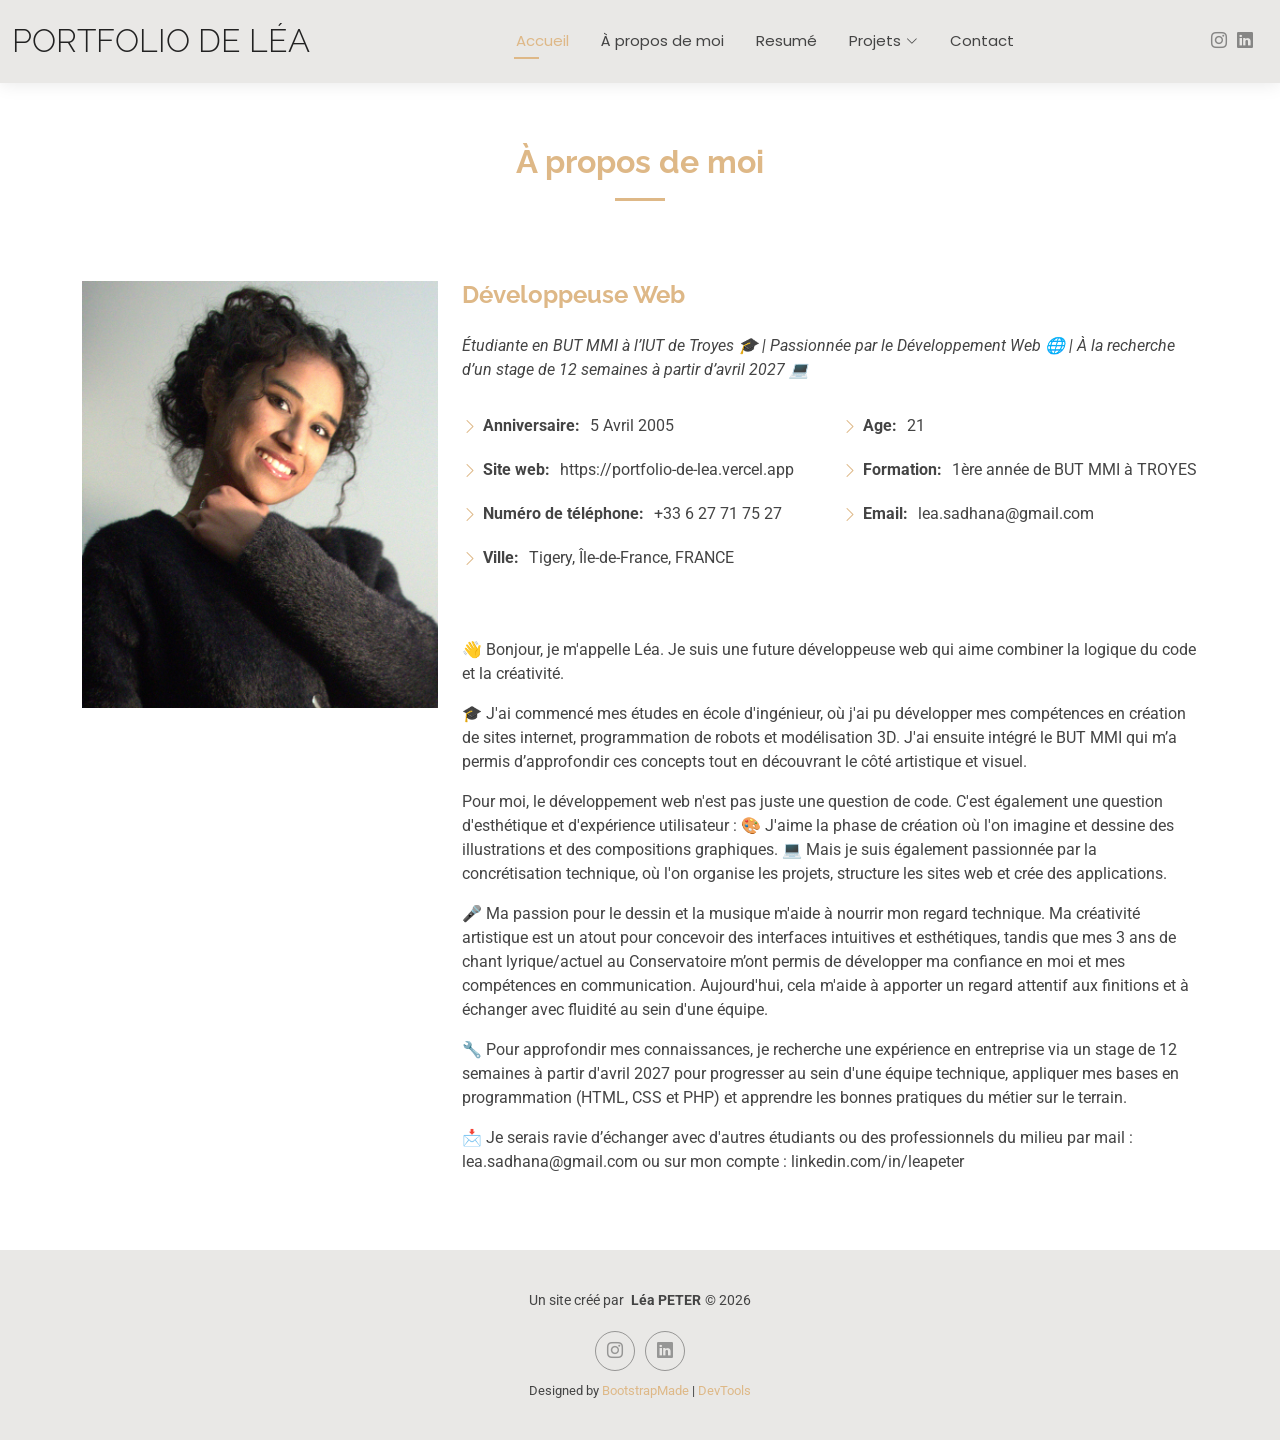
==== commit 6e758a25: "Add files via upload" ====
--- a/about.html
+++ b/about.html
@@ -44,22 +44,12 @@
           <li><a href="index.html" class="active">Accueil</a></li>
           <li><a href="about.html">À propos de moi</a></li>
           <li><a href="resume.html">Resumé</a></li>
-          <li><a href="portfolio.html">Portfolio</a></li>
           <li class="dropdown"><a href="#"><span>Projets</span> <i class="bi bi-chevron-down toggle-dropdown"></i></a>
             <ul>
-              <li><a href="#">Projets Développement</a></li>
-              <li class="dropdown"><a href="#"><span>Deep Dropdown</span> <i class="bi bi-chevron-down toggle-dropdown"></i></a>
-                <ul>
-                  <li><a href="#">Deep Dropdown 1</a></li>
-                  <li><a href="#">Deep Dropdown 2</a></li>
-                  <li><a href="#">Deep Dropdown 3</a></li>
-                  <li><a href="#">Deep Dropdown 4</a></li>
-                  <li><a href="#">Deep Dropdown 5</a></li>
-                </ul>
-              </li>
-              <li><a href="#">Projets Design graphique</a></li>
-              <li><a href="#">Projets Audiovisuelle</a></li>
-              <li><a href="#">Projets Communication</a></li>
+              <li><a href="dev.html">Projets Développement web</a></li>
+              <li><a href="design.html">Projets Design graphique</a></li>
+              <li><a href="audio.html">Projets Audiovisuelle</a></li>
+              <li><a href="comm.html">Projets Communication</a></li>
             </ul>
           </li>
           <li><a href="contact.html">Contact</a></li>
@@ -100,7 +90,7 @@
               <div class="col-lg-6">
                 <ul>
                   <li><i class="bi bi-chevron-right"></i> <strong>Anniversaire:</strong> <span>5 Avril 2005</span></li>
-                  <li><i class="bi bi-chevron-right"></i> <strong>Site web:</strong> <span>www.leapeter_portfolio.com</span></li>
+                  <li><i class="bi bi-chevron-right"></i> <strong>Site web:</strong> <span>https://portfolio-de-lea.vercel.app</span></li>
                   <li><i class="bi bi-chevron-right"></i> <strong>Numéro de téléphone:</strong> <span>+33 6 27 71 75 27</span></li>
                   <li><i class="bi bi-chevron-right"></i> <strong>Ville:</strong> <span>Tigery, Île-de-France, FRANCE</span></li>
                 </ul>
@@ -130,243 +120,7 @@
             </p>
           </div>
         </div>
-
       </div>
-
-    </section><!-- /About Section -->
-
-    <!-- Skills Section -->
-    <section id="skills" class="skills section">
-
-      <!-- Section Title -->
-      <div class="container section-title" data-aos="fade-up">
-        <h2>Compétences</h2>
-        <p>Necessitatibus eius consequatur ex aliquid fuga eum quidem sint consectetur velit</p>
-      </div><!-- End Section Title -->
-
-      <div class="container" data-aos="fade-up" data-aos-delay="100">
-
-        <div class="row skills-content skills-animation">
-
-          <div class="col-lg-6">
-
-            <div class="progress">
-              <span class="skill"><span>HTML</span> <i class="val">100%</i></span>
-              <div class="progress-bar-wrap">
-                <div class="progress-bar" role="progressbar" aria-valuenow="100" aria-valuemin="0" aria-valuemax="100"></div>
-              </div>
-            </div><!-- End Skills Item -->
-
-            <div class="progress">
-              <span class="skill"><span>CSS</span> <i class="val">90%</i></span>
-              <div class="progress-bar-wrap">
-                <div class="progress-bar" role="progressbar" aria-valuenow="90" aria-valuemin="0" aria-valuemax="100"></div>
-              </div>
-            </div><!-- End Skills Item -->
-
-            <div class="progress">
-              <span class="skill"><span>JavaScript</span> <i class="val">75%</i></span>
-              <div class="progress-bar-wrap">
-                <div class="progress-bar" role="progressbar" aria-valuenow="75" aria-valuemin="0" aria-valuemax="100"></div>
-              </div>
-            </div><!-- End Skills Item -->
-
-          </div>
-
-          <div class="col-lg-6">
-
-            <div class="progress">
-              <span class="skill"><span>PHP</span> <i class="val">80%</i></span>
-              <div class="progress-bar-wrap">
-                <div class="progress-bar" role="progressbar" aria-valuenow="80" aria-valuemin="0" aria-valuemax="100"></div>
-              </div>
-            </div><!-- End Skills Item -->
-
-            <div class="progress">
-              <span class="skill"><span>WordPress/CMS</span> <i class="val">90%</i></span>
-              <div class="progress-bar-wrap">
-                <div class="progress-bar" role="progressbar" aria-valuenow="90" aria-valuemin="0" aria-valuemax="100"></div>
-              </div>
-            </div><!-- End Skills Item -->
-
-            <div class="progress">
-              <span class="skill"><span>Photoshop</span> <i class="val">55%</i></span>
-              <div class="progress-bar-wrap">
-                <div class="progress-bar" role="progressbar" aria-valuenow="55" aria-valuemin="0" aria-valuemax="100"></div>
-              </div>
-            </div><!-- End Skills Item -->
-
-          </div>
-
-        </div>
-
-      </div>
-
-    </section><!-- /Skills Section -->
-
-    <!-- Stats Section -->
-    <section id="stats" class="stats section">
-
-      <!-- Section Title -->
-      <div class="container section-title" data-aos="fade-up">
-        <h2>Facts</h2>
-        <p>Necessitatibus eius consequatur ex aliquid fuga eum quidem sint consectetur velit</p>
-      </div><!-- End Section Title -->
-
-      <div class="container" data-aos="fade-up" data-aos-delay="100">
-
-        <div class="row gy-4">
-
-          <div class="col-lg-3 col-md-6">
-            <div class="stats-item text-center w-100 h-100">
-              <span data-purecounter-start="0" data-purecounter-end="232" data-purecounter-duration="1" class="purecounter"></span>
-              <p>Clients</p>
-            </div>
-          </div><!-- End Stats Item -->
-
-          <div class="col-lg-3 col-md-6">
-            <div class="stats-item text-center w-100 h-100">
-              <span data-purecounter-start="0" data-purecounter-end="521" data-purecounter-duration="1" class="purecounter"></span>
-              <p>Projects</p>
-            </div>
-          </div><!-- End Stats Item -->
-
-          <div class="col-lg-3 col-md-6">
-            <div class="stats-item text-center w-100 h-100">
-              <span data-purecounter-start="0" data-purecounter-end="1453" data-purecounter-duration="1" class="purecounter"></span>
-              <p>Hours Of Support</p>
-            </div>
-          </div><!-- End Stats Item -->
-
-          <div class="col-lg-3 col-md-6">
-            <div class="stats-item text-center w-100 h-100">
-              <span data-purecounter-start="0" data-purecounter-end="32" data-purecounter-duration="1" class="purecounter"></span>
-              <p>Workers</p>
-            </div>
-          </div><!-- End Stats Item -->
-
-        </div>
-
-      </div>
-
-    </section><!-- /Stats Section -->
-
-    <!-- Testimonials Section -->
-    <section id="testimonials" class="testimonials section">
-
-      <!-- Section Title -->
-      <div class="container section-title" data-aos="fade-up">
-        <h2>Testimonials</h2>
-        <p>Necessitatibus eius consequatur ex aliquid fuga eum quidem sint consectetur velit</p>
-      </div><!-- End Section Title -->
-
-      <div class="container" data-aos="fade-up" data-aos-delay="100">
-
-        <div class="swiper init-swiper">
-          <script type="application/json" class="swiper-config">
-            {
-              "loop": true,
-              "speed": 600,
-              "autoplay": {
-                "delay": 5000
-              },
-              "slidesPerView": "auto",
-              "pagination": {
-                "el": ".swiper-pagination",
-                "type": "bullets",
-                "clickable": true
-              }
-            }
-          </script>
-          <div class="swiper-wrapper">
-
-            <div class="swiper-slide">
-              <div class="testimonial-item">
-                <img src="assets/img/testimonials/testimonials-1.jpg" class="testimonial-img" alt="">
-                <h3>Saul Goodman</h3>
-                <h4>Ceo &amp; Founder</h4>
-                <div class="stars">
-                  <i class="bi bi-star-fill"></i><i class="bi bi-star-fill"></i><i class="bi bi-star-fill"></i><i class="bi bi-star-fill"></i><i class="bi bi-star-fill"></i>
-                </div>
-                <p>
-                  <i class="bi bi-quote quote-icon-left"></i>
-                  <span>Proin iaculis purus consequat sem cure digni ssim donec porttitora entum suscipit rhoncus. Accusantium quam, ultricies eget id, aliquam eget nibh et. Maecen aliquam, risus at semper.</span>
-                  <i class="bi bi-quote quote-icon-right"></i>
-                </p>
-              </div>
-            </div><!-- End testimonial item -->
-
-            <div class="swiper-slide">
-              <div class="testimonial-item">
-                <img src="assets/img/testimonials/testimonials-2.jpg" class="testimonial-img" alt="">
-                <h3>Sara Wilsson</h3>
-                <h4>Designer</h4>
-                <div class="stars">
-                  <i class="bi bi-star-fill"></i><i class="bi bi-star-fill"></i><i class="bi bi-star-fill"></i><i class="bi bi-star-fill"></i><i class="bi bi-star-fill"></i>
-                </div>
-                <p>
-                  <i class="bi bi-quote quote-icon-left"></i>
-                  <span>Export tempor illum tamen malis malis eram quae irure esse labore quem cillum quid cillum eram malis quorum velit fore eram velit sunt aliqua noster fugiat irure amet legam anim culpa.</span>
-                  <i class="bi bi-quote quote-icon-right"></i>
-                </p>
-              </div>
-            </div><!-- End testimonial item -->
-
-            <div class="swiper-slide">
-              <div class="testimonial-item">
-                <img src="assets/img/testimonials/testimonials-3.jpg" class="testimonial-img" alt="">
-                <h3>Jena Karlis</h3>
-                <h4>Store Owner</h4>
-                <div class="stars">
-                  <i class="bi bi-star-fill"></i><i class="bi bi-star-fill"></i><i class="bi bi-star-fill"></i><i class="bi bi-star-fill"></i><i class="bi bi-star-fill"></i>
-                </div>
-                <p>
-                  <i class="bi bi-quote quote-icon-left"></i>
-                  <span>Enim nisi quem export duis labore cillum quae magna enim sint quorum nulla quem veniam duis minim tempor labore quem eram duis noster aute amet eram fore quis sint minim.</span>
-                  <i class="bi bi-quote quote-icon-right"></i>
-                </p>
-              </div>
-            </div><!-- End testimonial item -->
-
-            <div class="swiper-slide">
-              <div class="testimonial-item">
-                <img src="assets/img/testimonials/testimonials-4.jpg" class="testimonial-img" alt="">
-                <h3>Matt Brandon</h3>
-                <h4>Freelancer</h4>
-                <div class="stars">
-                  <i class="bi bi-star-fill"></i><i class="bi bi-star-fill"></i><i class="bi bi-star-fill"></i><i class="bi bi-star-fill"></i><i class="bi bi-star-fill"></i>
-                </div>
-                <p>
-                  <i class="bi bi-quote quote-icon-left"></i>
-                  <span>Fugiat enim eram quae cillum dolore dolor amet nulla culpa multos export minim fugiat minim velit minim dolor enim duis veniam ipsum anim magna sunt elit fore quem dolore labore illum veniam.</span>
-                  <i class="bi bi-quote quote-icon-right"></i>
-                </p>
-              </div>
-            </div><!-- End testimonial item -->
-
-            <div class="swiper-slide">
-              <div class="testimonial-item">
-                <img src="assets/img/testimonials/testimonials-5.jpg" class="testimonial-img" alt="">
-                <h3>John Larson</h3>
-                <h4>Entrepreneur</h4>
-                <div class="stars">
-                  <i class="bi bi-star-fill"></i><i class="bi bi-star-fill"></i><i class="bi bi-star-fill"></i><i class="bi bi-star-fill"></i><i class="bi bi-star-fill"></i>
-                </div>
-                <p>
-                  <i class="bi bi-quote quote-icon-left"></i>
-                  <span>Quis quorum aliqua sint quem legam fore sunt eram irure aliqua veniam tempor noster veniam enim culpa labore duis sunt culpa nulla illum cillum fugiat legam esse veniam culpa fore nisi cillum quid.</span>
-                  <i class="bi bi-quote quote-icon-right"></i>
-                </p>
-              </div>
-            </div><!-- End testimonial item -->
-
-          </div>
-          <div class="swiper-pagination"></div>
-        </div>
-
-      </div>
-
-    </section><!-- /Testimonials Section -->
 
   </main>
 
@@ -381,23 +135,16 @@
         <a href="https://www.linkedin.com/in/leapeter/"><i class="bi bi-linkedin"></i></a>
       </div>
       <div class="credits">
-        <!-- All the links in the footer should remain intact. -->
-        <!-- You can delete the links only if you've purchased the pro version. -->
-        <!-- Licensing information: https://bootstrapmade.com/license/ -->
-        <!-- Purchase the pro version with working PHP/AJAX contact form: [buy-url] -->
         Designed by <a href="https://bootstrapmade.com/">BootstrapMade</a> | <a href="https://bootstrapmade.com/tools/">DevTools</a>
       </div>
     </div>
 
   </footer>
 
-  <!-- Scroll Top -->
   <a href="#" id="scroll-top" class="scroll-top d-flex align-items-center justify-content-center"><i class="bi bi-arrow-up-short"></i></a>
 
-  <!-- Preloader -->
   <div id="preloader"></div>
 
-  <!-- Vendor JS Files -->
   <script src="assets/vendor/bootstrap/js/bootstrap.bundle.min.js"></script>
   <script src="assets/vendor/php-email-form/validate.js"></script>
   <script src="assets/vendor/aos/aos.js"></script>
@@ -408,7 +155,6 @@
   <script src="assets/vendor/imagesloaded/imagesloaded.pkgd.min.js"></script>
   <script src="assets/vendor/isotope-layout/isotope.pkgd.min.js"></script>
 
-  <!-- Main JS File -->
   <script src="assets/js/main.js"></script>
 
 </body>
